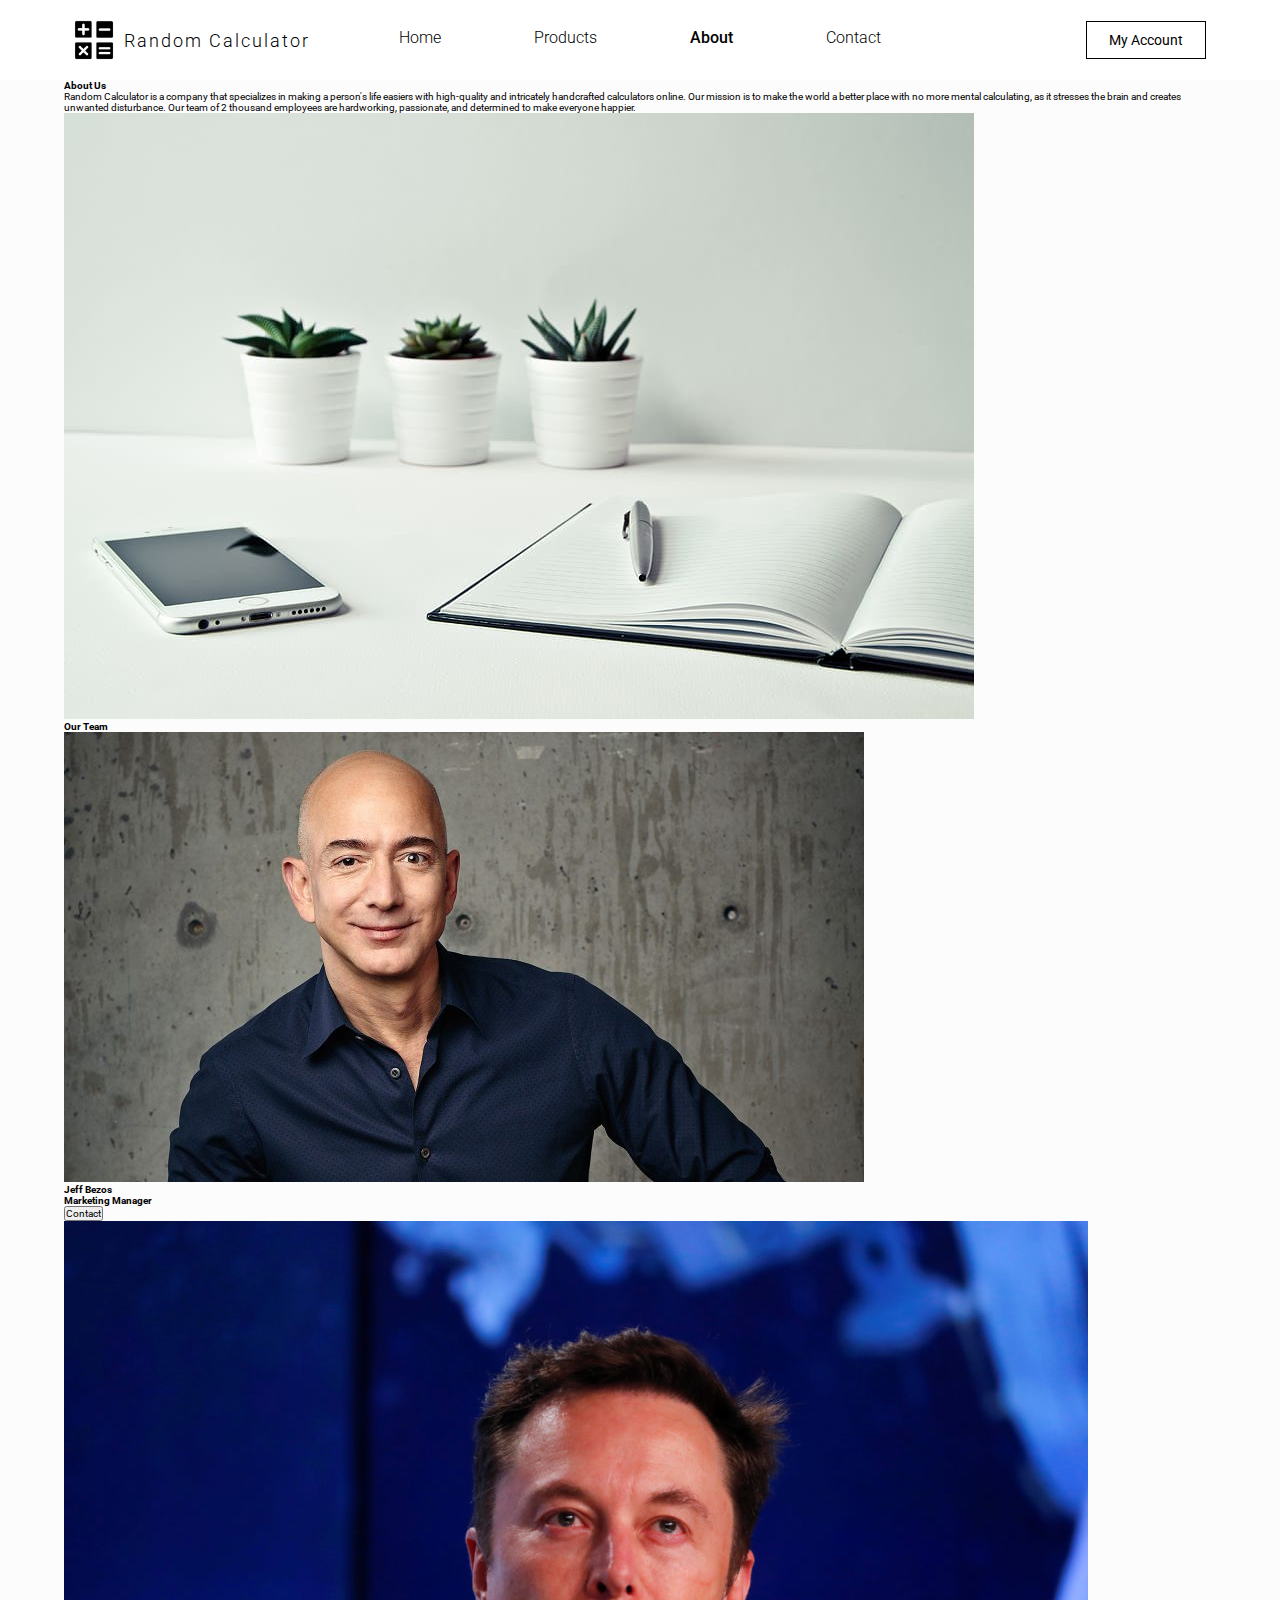
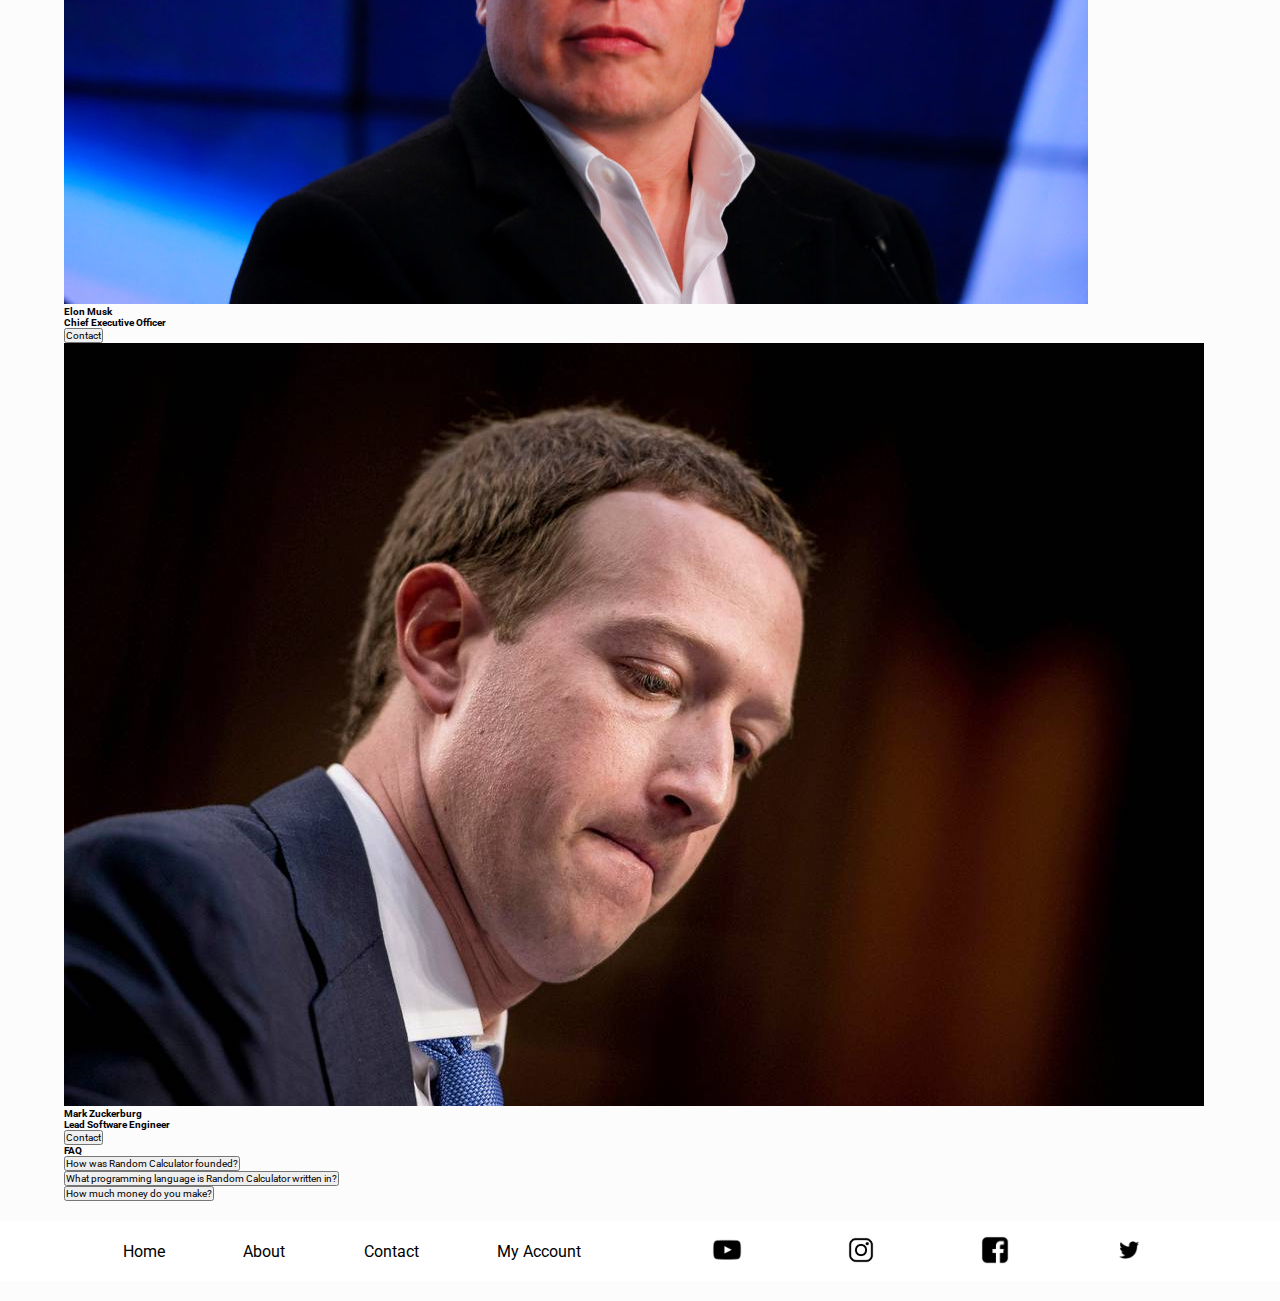
==== HTML/about.html @ b6f3bbfe "css" ====
<!DOCTYPE html>
<html lang="en">
    <head>
        <meta charset="UTF-8">
        <meta name="viewport" content="width=device-width, initial-scale=1.0">
        <meta http-equiv="X-UA-Compatible" content="ie=edge">
        <link href="https://fonts.googleapis.com/css?family=Roboto:300,400" rel="stylesheet">
        <link rel="stylesheet" href="../PUBLIC/CSS/about.css">
        <title>Random Calulator - About</title>
    </head>

    <body>
        <!--HEADER-->
        <header>
            <div class="container">
                <div class="logo-container">
                    <img src="../PUBLIC/IMAGE/randcalc-logo.png" alt="logo">
                    <h4>Random Calculator</h4>
                </div>
                <nav>
                    <ul class="nav-container">
                        <li class="nav-link"><a href="../HTML/randcalc.html">Home</a></li>
                        <li class="nav-link"><a href="products.html">Products</a></li>
                        <li class="nav-link"><a href="#" id="current">About</a></li>
                        <li class="nav-link"><a href="#">Contact</a></li>
                    </ul>
                </nav>
                <div class="account-container">
                    <a href="#"><button id="account-btn">My Account</button></a>
                </div>
            </div>
        </header>
    
        <main>
            <!--ABOUT SECTION-->
            <section id="about">
                <div class="container">
                    <div class="title">
                        <h4>About Us</h4>
                    </div>
                    <div class="about-container">
                        <div class="about-text">
                            <p>Random Calculator is a company that specializes in making a person's life easiers with high-quality and intricately handcrafted calculators online. Our mission is to make the world a better place with no more mental calculating, as it stresses the brain and creates unwanted disturbance. Our team of 2 thousand employees are hardworking, passionate, and determined to make everyone happier.</p>
                        </div>
                        <div class="about-img">
                            <img src="../PUBLIC/IMAGE/work-pic.jpg" alt="work">
                        </div>
                    </div>
                </div>
            </section>

            <!--TEAM SECTION-->
            <section id="team">
                <div class="container">
                    <div class="title">
                        <h4>Our Team</h4>
                    </div>
                    <div class="team-container">
                        <div class="card">
                            <div class="card-img">
                                <img src="../PUBLIC/IMAGE/jeffbezos.jpg" alt="jeffbezos">
                            </div>
                            <div class="card-text">
                                <h4 class="card-text-name">Jeff Bezos</h4>
                                <h4 class="card-text-job">Marketing Manager</h4>
                                <button class="card-text-contact">Contact</button>
                            </div>
                        </div>
                        <div class="card">
                            <div class="card-img">
                                <img src="../PUBLIC/IMAGE/elonmusk.jpg" alt="elonmusk">
                            </div>
                            <div class="card-text">
                                <h4 class="card-text-name">Elon Musk</h4>
                                <h4 class="card-text-job">Chief Executive Officer</h4>
                                <button class="card-text-contact">Contact</button>
                            </div>
                        </div>
                        <div class="card">
                            <div class="card-img">
                                <img src="../PUBLIC/IMAGE/markzuckerburg.jpg" alt="markzuckerburg">
                            </div>
                            <div class="card-text">
                                <h4 class="card-text-name">Mark Zuckerburg</h4>
                                <h4 class="card-text-job">Lead Software Engineer</h4>
                                <button class="card-text-contact">Contact</button>
                            </div>
                        </div>
                    </div>
                </div>
            </section>

            <!--FAQ SECTION-->
            <section id="faq">
                <div class="container">
                    <div class="title">
                        <h4>FAQ</h4>
                    </div>
                    <div class="faq-container">
                        <button class="faq-title">How was Random Calculator founded?</button>
                        <div class="faq-content">

                        </div>
                        <button class="faq-title">What programming language is Random Calculator written in?</button>
                        <div class="faq-content">

                        </div>
                        <button class="faq-title">How much money do you make?</button>
                        <div class="faq-content">

                        </div>
                    </div>
                </div>
            </section>
        </main>

        <!--FOOTER-->
        <footer>
            <footer>
                <div class="container">
                    <div class="footer-nav">
                        <ul>
                            <li class="fnav-link"><a href="../HTML/randcalc.html">Home</a></li>
                            <li class="fnav-link"><a href="#">About</a></li>
                            <li class="fnav-link"><a href="#">Contact</a></li>
                            <li class="fnav-link"><a href="#">My Account</a></li>
                        </ul>
                    </div>
                    <div class="footer-links">
                        <ul>
                            <li><a href="#"> <img src="../PUBLIC/IMAGE/youtube-icon.png" alt="youtube"> </a></li>
                            <li><a href="#"> <img src="../PUBLIC/IMAGE/instagram-icon.png" alt="instagram"> </a></li>
                            <li><a href="#"> <img src="../PUBLIC/IMAGE/facebook-icon.png" alt="facebook"> </a></li>
                            <li><a href="#"> <img src="../PUBLIC/IMAGE/twitter-icon.png" alt="twitter"> </a></li>
                        </ul>
                    </div>
                </div>
            </footer>
        </footer>
    </body>
</html>
---- PUBLIC/CSS/about.css ----
/*Body*/

* {
    margin: 0;
    padding: 0;
    box-sizing: border-box;
    font-size: 10px;
}

body, button {
    font-family: "Roboto", sans-serif;
}

body {
    background:rgb(252, 252, 252);
}

.container {
    width: 90%;
    height: inherit;
    margin: 0 auto;
}

a {
    text-decoration: none;
    color: inherit;
}

/*Header*/

header {
    height: 80px;
    background-color: white;
}

header .container {
    display: flex;
    align-items: center;
}

.logo-container, .nav-container, .account-container {
    display: flex;
    align-items: center;
    height: 40px;
}

.logo-container, .account-container {
    flex: 1;
}

nav {
    flex: 2;
}

.logo-container img {
    height: inherit;
    margin-left: 10px;
}

.logo-container h4 {
    font-size: 1.8rem;
    font-weight: 300;
    letter-spacing: 2px;
    margin-left: 10px;
}

.nav-container {
    list-style: none;
    justify-content: space-around;
}

.nav-link {
    margin: 10px;
    align-self: center;
    padding-bottom: 5px;
}

.nav-link:hover {
    border-bottom: black 1px solid;
}

.nav-link a {
    font-weight: 300;
    font-size: 1.6rem;
}

#current {
    font-weight: 500;
}

.account-container {
    justify-content: flex-end;
}

#account-btn {
    height: inherit;
    width: 120px;
    margin-right: 10px;
    padding: 10px;
    font-size: 1.4rem;
    border: black 1px solid;
    cursor: pointer;
    background-color: white;
    color: black;
}

#account-btn:hover {
    color: white;
    background-color: black;
    transition: 0.2s;
}

/*Footer*/

footer {
    background-color: white;
}

footer .container {
    display: flex;
    margin: 20px auto;
}

.footer-nav, .footer-links {
    flex: 1;
}

.footer-nav ul, .footer-links ul {
    list-style: none;
    display: flex;
    height: 60px;
    justify-content: space-around;
    padding: 0 20px;
}

.fnav-link, .footer-links ul li {
    margin: 0 10px;
    align-self: center;
}

.fnav-link a {
    font-size: 1.6rem;
}

.fnav-link a:hover {
    color:rgb(50, 50, 50);
    transition: 0.2s;
}

.footer-links img {
    height: 30px;
}

.footer-links img:hover {
    transform: scale(1.2);
    transition: 0.2s;
}

@media screen and (max-width: 768px) {

    /*Header Media Query*/

    header, header .container{
        display: block;
        height: auto;
        padding: 10px;
    }

    .logo-container, nav, .account-container{
        justify-content: center;
        width: 100%;
        margin: 15px auto;
    } 

    .logo-container img {
        margin: 0;
    }

    #account-btn {
        margin: 0 auto;
    }

    /*Footer Media Query*/

    footer .container{
        display: block;
    }

    .footer-nav ul li a {
        font-size: 1.3rem;
    }
}
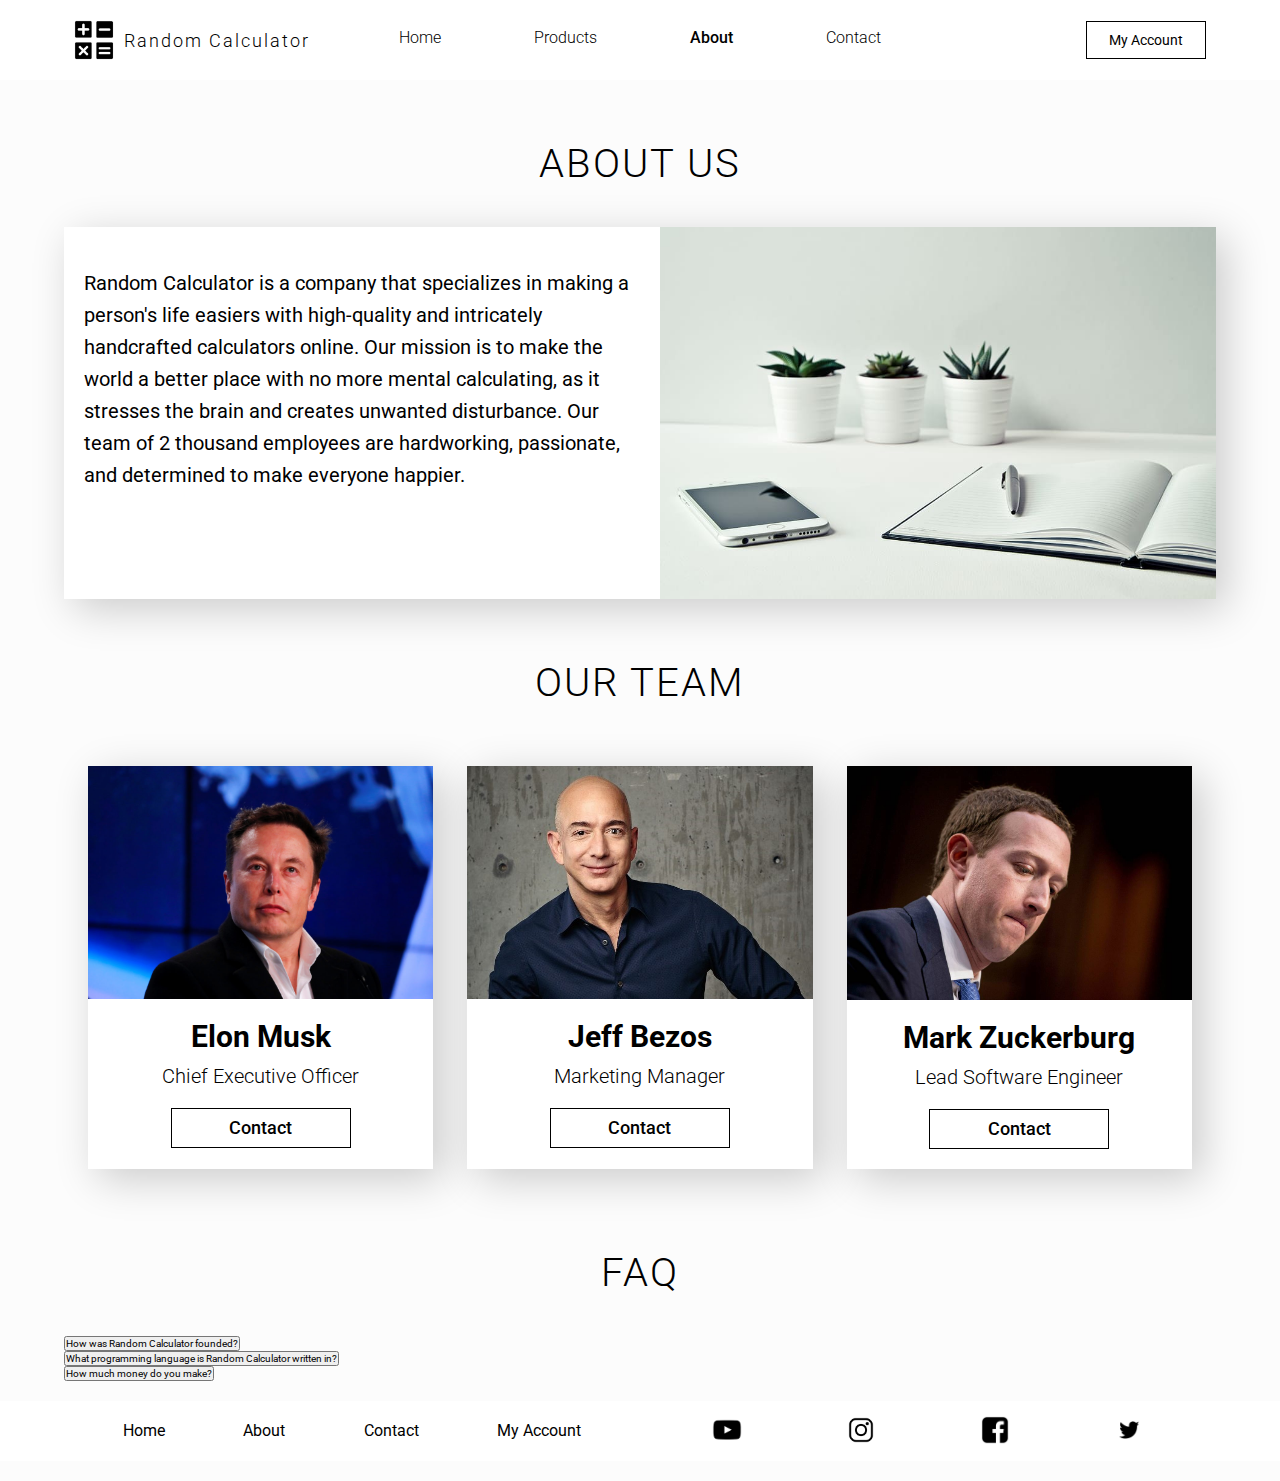
==== commit eec9d0db: "e" ====
--- a/HTML/about.html
+++ b/HTML/about.html
@@ -58,21 +58,21 @@
                     <div class="team-container">
                         <div class="card">
                             <div class="card-img">
+                                <img src="../PUBLIC/IMAGE/elonmusk.jpg" alt="elonmusk">
+                            </div>
+                            <div class="card-text">
+                                <h4 class="card-text-name">Elon Musk</h4>
+                                <h4 class="card-text-job">Chief Executive Officer</h4>
+                                <button class="card-text-contact">Contact</button>
+                            </div>
+                        </div>
+                        <div class="card">
+                            <div class="card-img">
                                 <img src="../PUBLIC/IMAGE/jeffbezos.jpg" alt="jeffbezos">
                             </div>
                             <div class="card-text">
                                 <h4 class="card-text-name">Jeff Bezos</h4>
                                 <h4 class="card-text-job">Marketing Manager</h4>
-                                <button class="card-text-contact">Contact</button>
-                            </div>
-                        </div>
-                        <div class="card">
-                            <div class="card-img">
-                                <img src="../PUBLIC/IMAGE/elonmusk.jpg" alt="elonmusk">
-                            </div>
-                            <div class="card-text">
-                                <h4 class="card-text-name">Elon Musk</h4>
-                                <h4 class="card-text-job">Chief Executive Officer</h4>
                                 <button class="card-text-contact">Contact</button>
                             </div>
                         </div>
--- a/PUBLIC/CSS/about.css
+++ b/PUBLIC/CSS/about.css
@@ -110,6 +110,104 @@
     transition: 0.2s;
 }
 
+/*About*/
+
+.title {
+    width: 100%;
+    margin: 60px 0 40px 0;
+    text-align: center;  
+}
+
+.title h4 {
+    letter-spacing: 2px;
+    font-weight: 300;
+    font-size: 4rem;
+    text-transform: uppercase;
+}
+
+.about-container {
+    display: flex;
+    box-shadow: 10px 10px 40px rgba(0, 0, 0, 0.2);
+}
+
+.about-text {
+    background-color: white;
+    flex: 1;
+    padding: 40px 20px;
+}
+
+.about-text p {
+    line-height: 1.6;
+    font-size: 2rem;
+}
+
+.about-img {
+    flex: 1;
+}
+
+.about-img img {
+    width: 100%;
+    height: 100%;
+}
+
+/*Team*/
+
+.team-container {
+    display: flex;
+    justify-content: space-evenly;
+    flex-wrap: wrap;
+}
+
+.card {
+    display: flex;
+    flex-direction: column;
+    width: 30%;
+    margin: 20px 10px;
+    min-width: 240px;
+    min-height: 300px;
+    box-shadow: 10px 10px 40px rgba(0, 0, 0, 0.2);
+}
+
+.card-img img {
+    width: 100%;
+    height: 100%;
+}
+
+.card-text {
+    flex: 1;
+    background-color: white;
+    padding: 20px 10px;
+}
+
+.card-text-name {
+    font-size: 3rem;
+    text-align: center;
+}
+
+.card-text-job {
+    margin-top: 10px;
+    font-size: 2rem;
+    font-weight: 300;
+    text-align: center;
+}
+
+.card-text-contact {
+    display: block;
+    width: 180px;
+    height: 40px;
+    background-color: transparent;
+    border: 1px black solid;
+    font-size: 1.8rem;
+    font-weight: 500;
+    margin: 20px auto 0;
+}
+
+.card-text-contact:hover {
+    background-color: black;
+    color: white;
+    transition: 0.2s;
+}
+
 /*Footer*/
 
 footer {
@@ -180,6 +278,22 @@
         margin: 0 auto;
     }
 
+    /*About Media Query*/
+
+    .about-container {
+        flex-direction: column;
+    }
+
+    .about-text p {
+        font-size: 1.7rem;
+    }
+
+    /*Team Media Query*/
+
+    .card {
+        width: 70%;
+    }
+
     /*Footer Media Query*/
 
     footer .container{
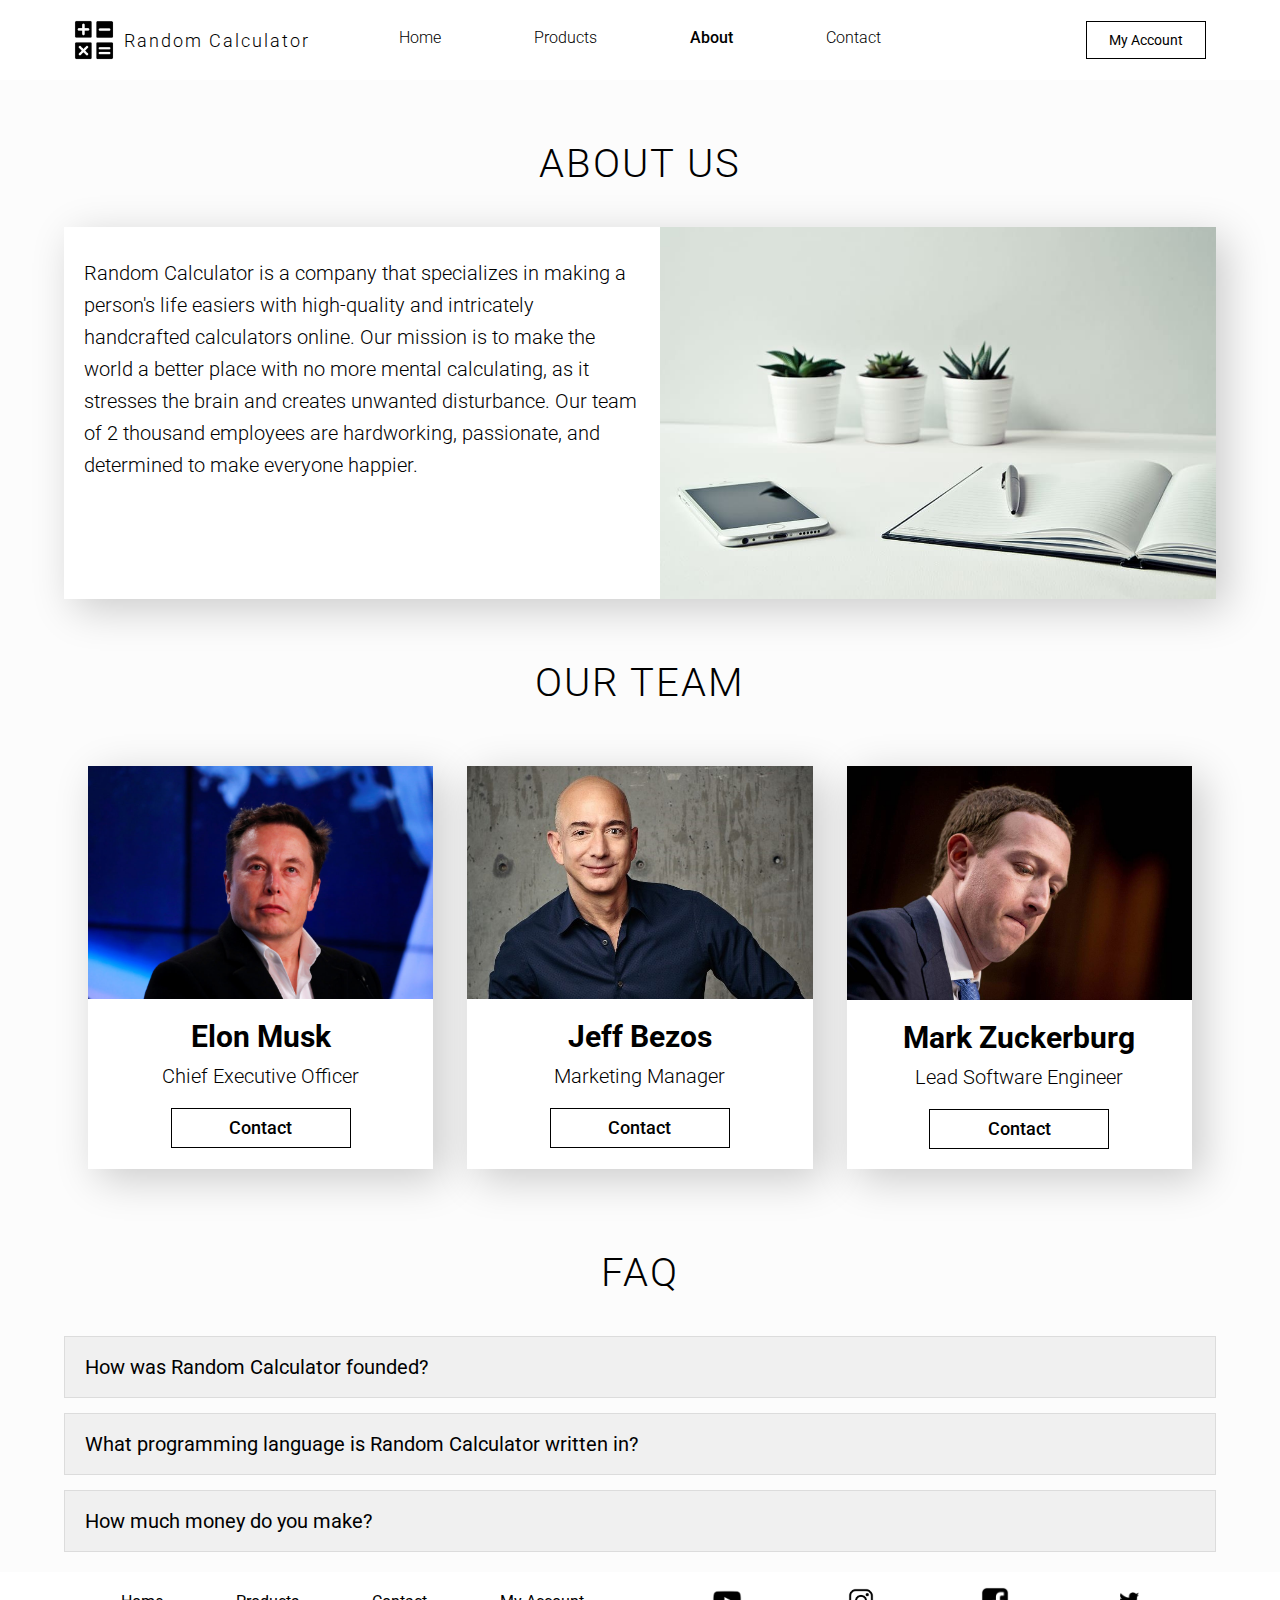
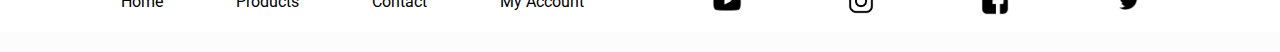
==== commit 1bed1646: "done" ====
--- a/HTML/about.html
+++ b/HTML/about.html
@@ -97,17 +97,25 @@
                         <h4>FAQ</h4>
                     </div>
                     <div class="faq-container">
+                        <div class="faq-accordion">
                         <button class="faq-title">How was Random Calculator founded?</button>
                         <div class="faq-content">
+                            <p>Elon got a dream about ideal and perfect calculators in his sleep. The next morning, he and his friends started Random Calculator, by handcrafting an abacus with wood. The rest is history.</p>
+                        </div>
+                        </div>
 
-                        </div>
+                        <div class="faq-accordion">
                         <button class="faq-title">What programming language is Random Calculator written in?</button>
                         <div class="faq-content">
+                            <p>We write our calculators in Objective-C, even though this is a website. We built a special compiler written in Scala, which as designed by Mark. We design our calculators on C++ and Blender.</p>
+                        </div>
+                        </div>
 
-                        </div>
+                        <div class="faq-accordion">
                         <button class="faq-title">How much money do you make?</button>
                         <div class="faq-content">
-
+                            <p>We meake most of our money from advertisements and brand deals. Our calculators are free though. We have made about 100 million dollars in the last year, thanks to Jeff. We are still going to expand and spread our calculators all across the flat earth.</p>
+                        </div>
                         </div>
                     </div>
                 </div>
@@ -121,7 +129,7 @@
                     <div class="footer-nav">
                         <ul>
                             <li class="fnav-link"><a href="../HTML/randcalc.html">Home</a></li>
-                            <li class="fnav-link"><a href="#">About</a></li>
+                            <li class="fnav-link"><a href="../HTML/products.html">Products</a></li>
                             <li class="fnav-link"><a href="#">Contact</a></li>
                             <li class="fnav-link"><a href="#">My Account</a></li>
                         </ul>
@@ -138,4 +146,5 @@
             </footer>
         </footer>
     </body>
+    <script src="../PUBLIC/JS/about.js"></script>
 </html>--- a/PUBLIC/CSS/about.css
+++ b/PUBLIC/CSS/about.css
@@ -133,12 +133,13 @@
 .about-text {
     background-color: white;
     flex: 1;
-    padding: 40px 20px;
+    padding: 30px 20px;
 }
 
 .about-text p {
     line-height: 1.6;
     font-size: 2rem;
+    font-weight: 300;
 }
 
 .about-img {
@@ -208,6 +209,39 @@
     transition: 0.2s;
 }
 
+/*FAQ Section*/
+
+.faq-accordion {
+    margin-bottom: 15px;
+    border: 1px solid rgb(220, 220, 220);
+}
+
+.faq-title {
+    width: 100%;
+    min-height: 60px;
+    text-align: left;
+    font-size: 2rem;
+    padding: 10px 20px;
+    background-color: rgb(240, 240, 240);
+    border: none;
+}
+
+.faq-content {
+    width: 100%;
+    padding: 10px 20px;
+    background-color: white;
+    display: none;
+}
+
+.faq-content.active {
+    display: block;
+}
+
+.faq-content p {
+    font-size: 1.6rem;
+    line-height: 1.5;
+}
+
 /*Footer*/
 
 footer {
@@ -294,6 +328,16 @@
         width: 70%;
     }
 
+    /*FAQ Media Query*/
+
+    .faq-title {
+        font-size: 1.6rem;
+    }
+
+    .faq-content p {
+        font-size: 1.4rem;
+    }
+
     /*Footer Media Query*/
 
     footer .container{
